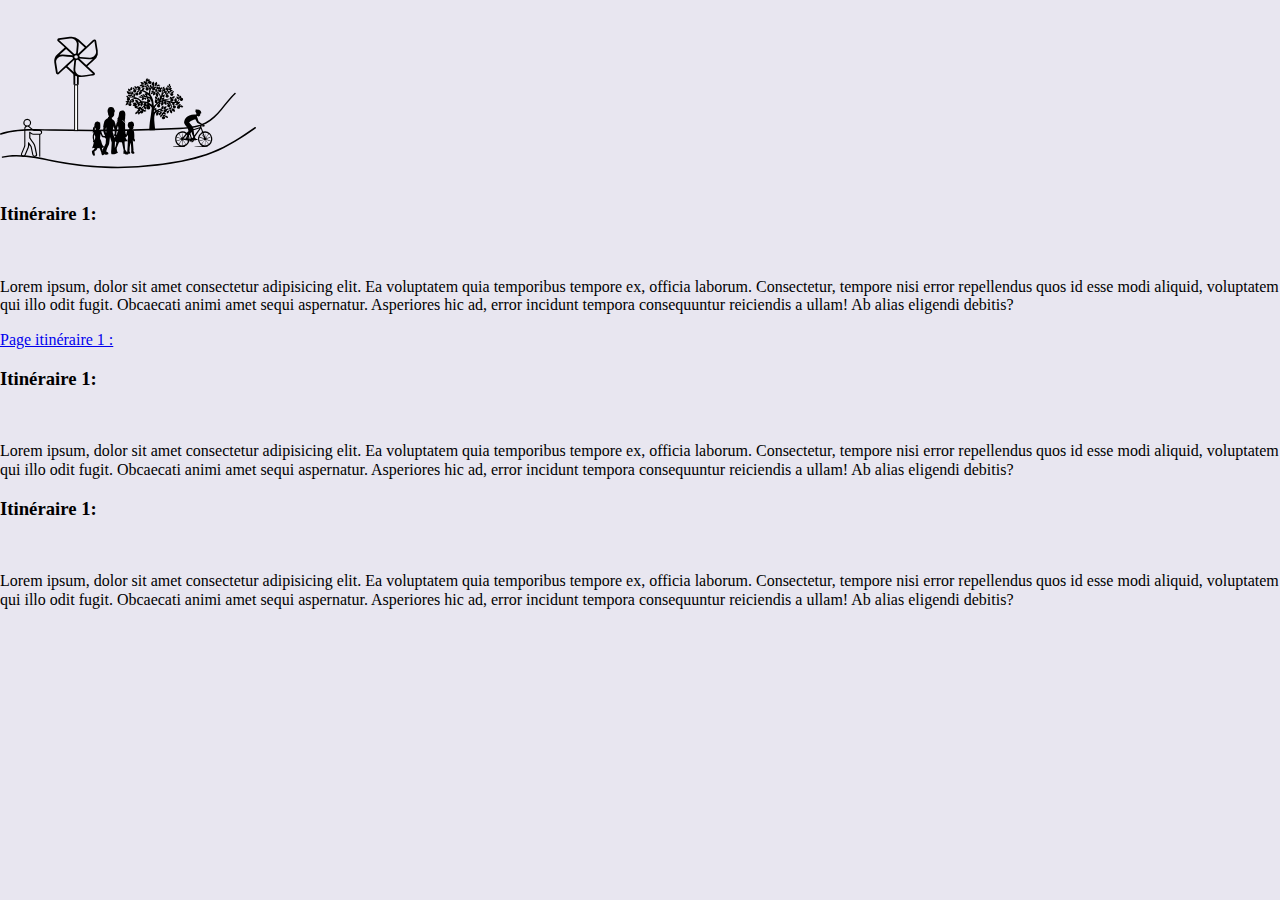
==== index.html @ 1c8e970a "logo3" ====
<!DOCTYPE html>
<html lang="en">
	<head>
  
  		<meta http-equiv="Content-Type"  content="text/html; charset=utf-8" />
  		<meta name="viewport" content="width=device-width, initial-scale=1, shrink-to-fit=no" />

  		<!-- jQuery -->
  		<script src="https://code.jquery.com/jquery-3.6.0.js" integrity="sha256-H+K7U5CnXl1h5ywQfKtSj8PCmoN9aaq30gDh27Xc0jk=" crossorigin="anonymous"></script>


		<!--Lien: Normalize, permet de supprimer le CSS pré-programmé-->
		<link rel="stylesheet" href="./assets/css/normalize.css" />
		<!--Lien: CSS-->
 		<link rel="stylesheet" href="./assets/css/style.css" />

  		<!--Leaflet.js -->
  		<link rel="stylesheet" href="https://unpkg.com/leaflet@1.7.1/dist/leaflet.css" integrity="sha512-xodZBNTC5n17Xt2atTPuE1HxjVMSvLVW9ocqUKLsCC5CXdbqCmblAshOMAS6/keqq/sMZMZ19scR4PsZChSR7A==" crossorigin=""/>

		

  		<script src="https://unpkg.com/leaflet@1.7.1/dist/leaflet.js" integrity="sha512-XQoYMqMTK8LvdxXYG3nZ448hOEQiglfqkJs1NOQV44cWnUrBc8PkAOcXy20w0vlaXaVUearIOBhiXZ5V3ynxwA==" crossorigin=""></script>

		<!--Lien  trace itinéraire-->


	</head>

	<body>

		<header>

		<img id="logo" src="./assets/img/logo2.svg" alt="image du logo">

		</header>

		<div>
			<!--Itinéraire Chris-->
			<div id = "card1">

			<h3>Itinéraire 1:</h3>

			<img  src = ""  alt = "">

			<p>Lorem ipsum, dolor sit amet consectetur adipisicing elit. 
		   	Ea voluptatem quia temporibus tempore ex, officia laborum. 
		   	Consectetur, tempore nisi error repellendus quos id esse modi 
		  	aliquid, voluptatem qui illo odit fugit. Obcaecati animi amet 
		  	sequi aspernatur. Asperiores hic ad, error incidunt tempora 
		    consequuntur reiciendis a ullam! Ab alias eligendi debitis?</p>
			</div>
			<a href = "itinéraire1.html">Page itinéraire 1 :</a>




			<!--Itinéraire Ellie-->
			<div id = "card2">

			<h3>Itinéraire 1:</h3>

			<img  src = ""  alt = "">

			<p>Lorem ipsum, dolor sit amet consectetur adipisicing elit. 
		   	Ea voluptatem quia temporibus tempore ex, officia laborum. 
		   	Consectetur, tempore nisi error repellendus quos id esse modi 
		   	aliquid, voluptatem qui illo odit fugit. Obcaecati animi amet 
		   	sequi aspernatur. Asperiores hic ad, error incidunt tempora 
		   	consequuntur reiciendis a ullam! Ab alias eligendi debitis?</p>
			</div>




			<!--Itinéraire Vicky-->
			<div id = "card3">

			<h3>Itinéraire 1:</h3>

			<img  src = ""  alt = "">

			<p>Lorem ipsum, dolor sit amet consectetur adipisicing elit. 
		   	Ea voluptatem quia temporibus tempore ex, officia laborum. 
		   	Consectetur, tempore nisi error repellendus quos id esse modi 
		  	aliquid, voluptatem qui illo odit fugit. Obcaecati animi amet 
		   	sequi aspernatur. Asperiores hic ad, error incidunt tempora 
		   	consequuntur reiciendis a ullam! Ab alias eligendi debitis?</p>
			</div>
		</div>

		

		<footer>




    
		</footer>
		
	</body>
</html>
---- assets/css/style.css ----
:root
{
    --colorX: #155263;
    --colorY: #ffc93c;
    --colorZ: #ff6f3c;
}



body
{
    background-color: rgb(232, 230, 240);
    display: flex;
    flex-direction: column;
}

#weather
{
    display: flex;
    flex-direction: column;
    
}

#logo
{
    height: 20vh;
    width: 20vw;
    
}

#card1
{

}

#card2
{
    
}

#card3
{
    
}

#mapid
{ 
    height: 400px; 
    width: 30vh;
    padding: 10px;
}

.map1
{
    background-color: var(--colorX);
    font-family: 'Courier New', Courier, monospace;
    color: var(--colorZ);
    margin-left: 20px ;
    margin-top: 20px;
    height: 600px;
    width: 32vh;
    padding: 20px;
    border-radius: 3%;
    border: 2px solid black; 
    display: flex;
    flex-direction: column;
}


#mapid2
{ 
    height: 400px; 
    width: 30vh;
    padding: 10px;
}

.map2
{
    background-color: var(--colorX);
    font-family: 'Courier New', Courier, monospace;
    color: var(--colorZ);
    margin-left: 20px ;
    margin-top: 20px;
    height: 600px;
    width: 32vh;
    padding: 20px;
    border-radius: 3%;
    border: 2px solid black; 
    display: flex;
    flex-direction: column;
}

#mapid3
{ 
    height: 400px; 
    width: 30vh;
    padding: 10px;
}

.map3
{
    background-color: var(--colorX);
    font-family: 'Courier New', Courier, monospace;
    color: var(--colorZ);
    margin-left: 20px ;
    margin-top: 20px;
    height: 600px;
    width: 32vh;
    padding: 20px;
    border-radius: 3%;
    border: 2px solid black; 
    display: flex;
    flex-direction: column;
}
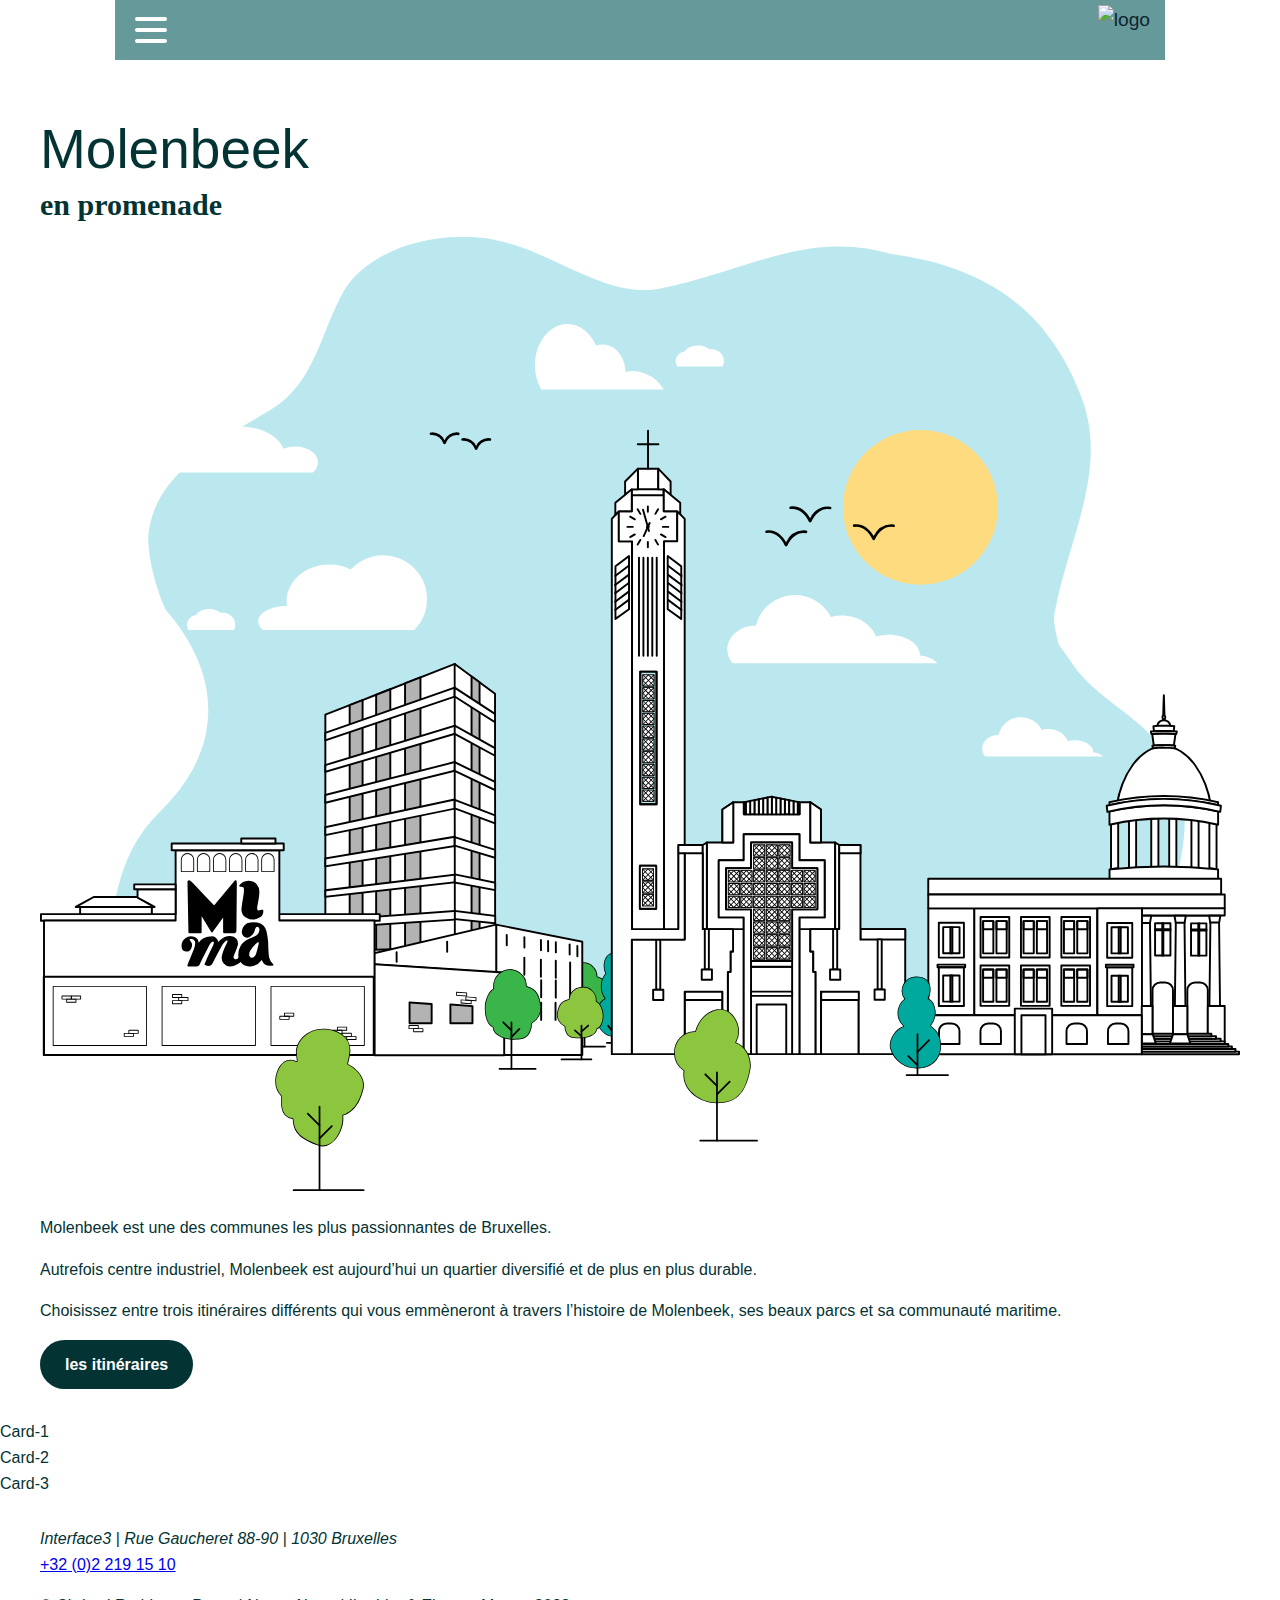
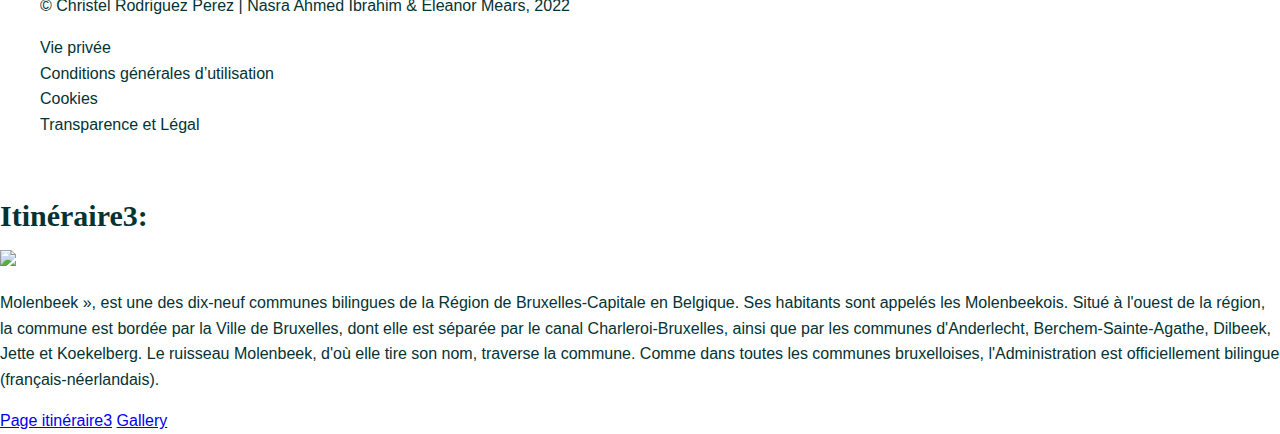
==== commit 0d8fda15: "test" ====
--- a/index.html
+++ b/index.html
@@ -1,102 +1,196 @@
 <!DOCTYPE html>
 <html lang="en">
-	<head>
-  
-  		<meta http-equiv="Content-Type"  content="text/html; charset=utf-8" />
-  		<meta name="viewport" content="width=device-width, initial-scale=1, shrink-to-fit=no" />
 
-  		<!-- jQuery -->
-  		<script src="https://code.jquery.com/jquery-3.6.0.js" integrity="sha256-H+K7U5CnXl1h5ywQfKtSj8PCmoN9aaq30gDh27Xc0jk=" crossorigin="anonymous"></script>
+<head>
+
+	<meta http-equiv="Content-Type" content="text/html; charset=utf-8" />
+	<meta name="viewport" content="width=device-width, initial-scale=1, shrink-to-fit=no" />
+
+	<!-- jQuery -->
+	<script src="https://code.jquery.com/jquery-3.6.0.js"
+		integrity="sha256-H+K7U5CnXl1h5ywQfKtSj8PCmoN9aaq30gDh27Xc0jk=" crossorigin="anonymous"></script>
 
 
-		<!--Lien: Normalize, permet de supprimer le CSS pré-programmé-->
-		<link rel="stylesheet" href="./assets/css/normalize.css" />
-		<!--Lien: CSS-->
- 		<link rel="stylesheet" href="./assets/css/style.css" />
+	<!--Lien: Normalize, permet de supprimer le CSS pré-programmé-->
+	<!--<link rel="stylesheet" href="./assets/css/normalize.css" />-->
+	<!--Lien: CSS-->
+	<!--<link rel="stylesheet" href="./assets/css/style-1.css" />-->
 
-  		<!--Leaflet.js -->
-  		<link rel="stylesheet" href="https://unpkg.com/leaflet@1.7.1/dist/leaflet.css" integrity="sha512-xodZBNTC5n17Xt2atTPuE1HxjVMSvLVW9ocqUKLsCC5CXdbqCmblAshOMAS6/keqq/sMZMZ19scR4PsZChSR7A==" crossorigin=""/>
+	<!--Lien: Normalize, permet de supprimer le CSS pré-programmé-->
+	<link rel="stylesheet" href="./assets/css/normalize.css" />
+	<!--Lien: CSS-->
+	<!--<link rel="stylesheet" href="./assets/css/style-1.css" />-->
+	<link rel="stylesheet" href="/assets/css/main.css">
 
-		
-
-  		<script src="https://unpkg.com/leaflet@1.7.1/dist/leaflet.js" integrity="sha512-XQoYMqMTK8LvdxXYG3nZ448hOEQiglfqkJs1NOQV44cWnUrBc8PkAOcXy20w0vlaXaVUearIOBhiXZ5V3ynxwA==" crossorigin=""></script>
-
-		<!--Lien  trace itinéraire-->
+	<!--Leaflet.js -->
+	<link rel="stylesheet" href="https://unpkg.com/leaflet@1.7.1/dist/leaflet.css"
+		integrity="sha512-xodZBNTC5n17Xt2atTPuE1HxjVMSvLVW9ocqUKLsCC5CXdbqCmblAshOMAS6/keqq/sMZMZ19scR4PsZChSR7A=="
+		crossorigin="" />
 
 
-	</head>
 
-	<body>
+	<script src="https://unpkg.com/leaflet@1.7.1/dist/leaflet.js"
+		integrity="sha512-XQoYMqMTK8LvdxXYG3nZ448hOEQiglfqkJs1NOQV44cWnUrBc8PkAOcXy20w0vlaXaVUearIOBhiXZ5V3ynxwA=="
+		crossorigin=""></script>
 
-		<header>
 
-		<img id="logo" src="./assets/img/logo2.svg" alt="image du logo">
-
-		</header>
-
-		<div>
-			<!--Itinéraire Chris-->
-			<div id = "card1">
-
-			<h3>Itinéraire 1:</h3>
-
-			<img  src = ""  alt = "">
-
-			<p>Lorem ipsum, dolor sit amet consectetur adipisicing elit. 
-		   	Ea voluptatem quia temporibus tempore ex, officia laborum. 
-		   	Consectetur, tempore nisi error repellendus quos id esse modi 
-		  	aliquid, voluptatem qui illo odit fugit. Obcaecati animi amet 
-		  	sequi aspernatur. Asperiores hic ad, error incidunt tempora 
-		    consequuntur reiciendis a ullam! Ab alias eligendi debitis?</p>
-			</div>
-			<a href = "itinéraire1.html">Page itinéraire 1 :</a>
+	<!--Lien  trace itinéraire-->
+	<link rel="stylesheet" href="https://unpkg.com/leaflet@1.2.0/dist/leaflet.css" />
+	<link rel="stylesheet" href="https://unpkg.com/leaflet-routing-machine@latest/dist/leaflet-routing-machine.css" />
+	<script src="https://unpkg.com/leaflet@1.2.0/dist/leaflet.js"></script>
+	<script src="https://unpkg.com/leaflet-routing-machine@latest/dist/leaflet-routing-machine.js"></script>
 
 
 
 
-			<!--Itinéraire Ellie-->
-			<div id = "card2">
+	<!--Lien  trace itinéraire-->
 
-			<h3>Itinéraire 1:</h3>
 
-			<img  src = ""  alt = "">
+</head>
 
-			<p>Lorem ipsum, dolor sit amet consectetur adipisicing elit. 
-		   	Ea voluptatem quia temporibus tempore ex, officia laborum. 
-		   	Consectetur, tempore nisi error repellendus quos id esse modi 
-		   	aliquid, voluptatem qui illo odit fugit. Obcaecati animi amet 
-		   	sequi aspernatur. Asperiores hic ad, error incidunt tempora 
-		   	consequuntur reiciendis a ullam! Ab alias eligendi debitis?</p>
+<body>
+	<header class="global-header">
+		<nav>
+			<div class="navbar">
+				<div class="container nav-container">
+					<input class="checkbox" type="checkbox" name="" id="" />
+					<div class="hamburger-lines">
+						<span class="line line1"></span>
+						<span class="line line2"></span>
+						<span class="line line3"></span>
+					</div>
+					<div class="logo">
+						<img src="" alt="logo">
+					</div>
+					<div class="menu-items right">
+						<ul>
+							<li><a href="#">Les Itinéraires </a>
+								<div id="checkbox-wrapper"><input class="checkbox" type="checkbox" name=""
+										id="checkbox-menu" />
+								</div>
+								<div class="arrow"><img src="./assets/img/icons/arrow-white-2.svg" alt="flèche"
+										id="menu-arrow"></div>
+								<ul id="submenu">
+									<li><a href="#">Molenbeek Maritime</a></li>
+									<li><a href="#">Molenbeek en Vélo</a></li>
+									<li><a href="itinéraire3.html">Molenbeek Historique</a></li>
+								</ul>
+							</li>
+							<li><a href="#">Contact</a></li>
+							<li><a href="#">Le Projet</a></li>
+						</ul>
+					</div>
+				</div>
 			</div>
+		</nav>
+	</header>
+	<main>
+		<section id="intro">
+			<div id="intro-text">
+				<h1>Molenbeek</h1>
+				<h3>en promenade</h3>
+			</div>
+			<div id="intro-img">
+				<img src="assets/img/illustrations/Molenbeek-scene-mobile-outline.svg"
+					alt="Paysage urbain de Molenbeek">
+			</div>
+			<div id="intro-text" class="text">
+				<p>Molenbeek est une des communes les plus passionnantes de Bruxelles.
+				</p>
+				<p>Autrefois centre industriel, Molenbeek est aujourd’hui un quartier diversifié et de plus en plus
+					durable.
+				</p>
+				<p>Choisissez entre trois itinéraires différents qui vous emmèneront à travers l’histoire de Molenbeek,
+					ses beaux parcs et sa communauté maritime.
+				</p>
+			</div>
+			<button class="btn btn-dark">les itinéraires</button>
+			<!-- <button class="btn btn-light">les itinéraires</button> -->
+		</section>
+		<section id="cards">
+			<div id="carousel">
+				<div class="card" id="card-1">Card-1</div>
+				<div class="card" id="card-2">Card-2</div>
+				<div class="card" id="card-3">Card-3</div>
+			</div>
+		</section>
+	</main>
+	<footer>
+		<div id="footer-top"></div>
+		<div id="footer-middle">
+			<div id="footer-contact">
+				<div>
+					<address>
+						Interface3 | Rue Gaucheret 88-90 | 1030 Bruxelles
+					</address>
+					<a href="tel:+32 (0)2 219 15 10">+32 (0)2 219 15 10</a>
+				</div>
+				<div id="footer-copyright">
+					<p>© Christel Rodriguez Perez | Nasra Ahmed Ibrahim
+						& Eleanor Mears, 2022</p>
+				</div>
+			</div>
+			<div id="social">
+				<a href="#"></a>
+				<a href="#"></a>
+				<a href="#"></a>
+				<a href="#"></a>
+			</div>
+			<div id="footer-links">
+				<ul>
+					<li>
+						<a href="#">Vie privée</a>
+					</li>
+					<li>
+						<a href="#">Conditions générales d’utilisation
+						</a>
+					</li>
+					<li>
+						<a href="#">Cookies</a>
+					</li>
+					<li>
+						<a href="#">Transparence et Légal
+						</a>
+					</li>
+				</ul>
+			</div>
+	</footer>
+
+	<div>
+		
+		<!--Itinéraire Vicky-->
+		<div id="card3">
+
+			<h3>Itinéraire3:</h3>
+
+			<img src="./assets/img/itinéraire3/flic.JPG" altt="" width="700px">
+
+			<p>Molenbeek », est une des dix-neuf communes bilingues de la Région de Bruxelles-Capitale en
+				Belgique.
+				Ses habitants sont appelés les Molenbeekois.
+				Situé à l'ouest de la région, la commune est bordée par la Ville de Bruxelles,
+				dont elle est séparée par le canal Charleroi-Bruxelles, ainsi que par les communes d'Anderlecht,
+				Berchem-Sainte-Agathe, Dilbeek, Jette et Koekelberg.
+				Le ruisseau Molenbeek, d'où elle tire son nom, traverse la commune.
+				Comme dans toutes les communes bruxelloises, l'Administration est officiellement bilingue
+				(français-néerlandais).</p>
+		</div>
+	</div>
+
+
+
+	<a href="itinéraire3.html">Page itinéraire3</a>
+	<a href="/Molenbeek-masterVic/gallery">Gallery</a>
 
 
 
 
-			<!--Itinéraire Vicky-->
-			<div id = "card3">
-
-			<h3>Itinéraire 1:</h3>
-
-			<img  src = ""  alt = "">
-
-			<p>Lorem ipsum, dolor sit amet consectetur adipisicing elit. 
-		   	Ea voluptatem quia temporibus tempore ex, officia laborum. 
-		   	Consectetur, tempore nisi error repellendus quos id esse modi 
-		  	aliquid, voluptatem qui illo odit fugit. Obcaecati animi amet 
-		   	sequi aspernatur. Asperiores hic ad, error incidunt tempora 
-		   	consequuntur reiciendis a ullam! Ab alias eligendi debitis?</p>
-			</div>
-		</div>
-
-		
-
-		<footer>
 
 
 
 
-    
-		</footer>
-		
-	</body>
-</html>
+
+
+</body>
+
+</html>--- a/assets/css/main.css
+++ b/assets/css/main.css
@@ -0,0 +1,804 @@
+html {
+  font-family: sans-serif;
+  -ms-text-size-adjust: 100%;
+  -webkit-text-size-adjust: 100%;
+}
+
+body {
+  margin: 0;
+}
+
+article,
+aside,
+details,
+figcaption,
+figure,
+footer,
+header,
+hgroup,
+main,
+menu,
+nav,
+section,
+summary {
+  display: block;
+}
+
+audio,
+canvas,
+progress,
+video {
+  display: inline-block;
+  vertical-align: baseline;
+}
+
+audio:not([controls]) {
+  display: none;
+  height: 0;
+}
+
+[hidden],
+template {
+  display: none;
+}
+
+a {
+  background-color: transparent;
+}
+
+a:active,
+a:hover {
+  outline: 0;
+}
+
+abbr[title] {
+  border-bottom: 1px dotted;
+}
+
+b,
+strong {
+  font-weight: bold;
+}
+
+dfn {
+  font-style: italic;
+}
+
+h1 {
+  font-size: 2em;
+  margin: 0.67em 0;
+}
+
+mark {
+  background: #ff0;
+  color: #000;
+}
+
+small {
+  font-size: 80%;
+}
+
+sub,
+sup {
+  font-size: 75%;
+  line-height: 0;
+  position: relative;
+  vertical-align: baseline;
+}
+
+sup {
+  top: -0.5em;
+}
+
+sub {
+  bottom: -0.25em;
+}
+
+img {
+  border: 0;
+}
+
+svg:not(:root) {
+  overflow: hidden;
+}
+
+figure {
+  margin: 1em 40px;
+}
+
+hr {
+  -moz-box-sizing: content-box;
+  box-sizing: content-box;
+  height: 0;
+}
+
+pre {
+  overflow: auto;
+}
+
+code,
+kbd,
+pre,
+samp {
+  font-family: monospace, monospace;
+  font-size: 1em;
+}
+
+button,
+input,
+optgroup,
+select,
+textarea {
+  color: inherit;
+  font: inherit;
+  margin: 0;
+}
+
+button {
+  overflow: visible;
+}
+
+button,
+select {
+  text-transform: none;
+}
+
+button,
+html input[type=button],
+input[type=reset],
+input[type=submit] {
+  -webkit-appearance: button;
+  cursor: pointer;
+}
+
+button[disabled],
+html input[disabled] {
+  cursor: default;
+}
+
+button::-moz-focus-inner,
+input::-moz-focus-inner {
+  border: 0;
+  padding: 0;
+}
+
+input {
+  line-height: normal;
+}
+
+input[type=checkbox],
+input[type=radio] {
+  box-sizing: border-box;
+  padding: 0;
+}
+
+input[type=number]::-webkit-inner-spin-button,
+input[type=number]::-webkit-outer-spin-button {
+  height: auto;
+}
+
+input[type=search] {
+  -webkit-appearance: textfield;
+  -moz-box-sizing: content-box;
+  -webkit-box-sizing: content-box;
+  box-sizing: content-box;
+}
+
+input[type=search]::-webkit-search-cancel-button,
+input[type=search]::-webkit-search-decoration {
+  -webkit-appearance: none;
+}
+
+fieldset {
+  border: 1px solid #c0c0c0;
+  margin: 0 2px;
+  padding: 0.35em 0.625em 0.75em;
+}
+
+legend {
+  border: 0;
+  padding: 0;
+}
+
+textarea {
+  overflow: auto;
+}
+
+optgroup {
+  font-weight: bold;
+}
+
+table {
+  border-collapse: collapse;
+  border-spacing: 0;
+}
+
+td,
+th {
+  padding: 0;
+}
+
+.btn {
+  text-decoration: none;
+  border: none;
+  padding: 12px 25px;
+  min-width: 100px;
+  border-radius: 25px;
+  font-family: "Poppins", sans-serif;
+  font-weight: 600;
+  font-size: 16px;
+}
+
+.btn-dark {
+  background: #033333;
+  color: white;
+}
+.btn-dark:hover {
+  background: #055a5a;
+  transition: all 0.3s ease;
+}
+.btn-dark:active {
+  background: #0aabab;
+}
+
+.btn-light {
+  background: white;
+  color: #033333;
+}
+.btn-light:hover {
+  background: #ebebeb;
+  transition: all 0.3s ease;
+}
+.btn-light:active {
+  background: #bfbfbf;
+}
+
+/* font-family: 'Poppins', sans-serif; */
+/* font-family: 'Shadows Into Light', cursive; */
+/* POPPINS */
+@font-face {
+  font-family: "Poppins";
+  font-style: italic;
+  font-weight: 100;
+  font-display: swap;
+  src: url(https://fonts.gstatic.com/s/poppins/v20/pxiAyp8kv8JHgFVrJJLmE0tCMPI.woff2) format("woff2");
+  unicode-range: U+0000-00FF, U+0131, U+0152-0153, U+02BB-02BC, U+02C6, U+02DA, U+02DC, U+2000-206F, U+2074, U+20AC, U+2122, U+2191, U+2193, U+2212, U+2215, U+FEFF, U+FFFD;
+}
+@font-face {
+  font-family: "Poppins";
+  font-style: italic;
+  font-weight: 200;
+  font-display: swap;
+  src: url(https://fonts.gstatic.com/s/poppins/v20/pxiDyp8kv8JHgFVrJJLmv1pVF9eO.woff2) format("woff2");
+  unicode-range: U+0000-00FF, U+0131, U+0152-0153, U+02BB-02BC, U+02C6, U+02DA, U+02DC, U+2000-206F, U+2074, U+20AC, U+2122, U+2191, U+2193, U+2212, U+2215, U+FEFF, U+FFFD;
+}
+@font-face {
+  font-family: "Poppins";
+  font-style: italic;
+  font-weight: 300;
+  font-display: swap;
+  src: url(https://fonts.gstatic.com/s/poppins/v20/pxiDyp8kv8JHgFVrJJLm21lVF9eO.woff2) format("woff2");
+  unicode-range: U+0000-00FF, U+0131, U+0152-0153, U+02BB-02BC, U+02C6, U+02DA, U+02DC, U+2000-206F, U+2074, U+20AC, U+2122, U+2191, U+2193, U+2212, U+2215, U+FEFF, U+FFFD;
+}
+@font-face {
+  font-family: "Poppins";
+  font-style: italic;
+  font-weight: 400;
+  font-display: swap;
+  src: url(https://fonts.gstatic.com/s/poppins/v20/pxiGyp8kv8JHgFVrJJLucHtA.woff2) format("woff2");
+  unicode-range: U+0000-00FF, U+0131, U+0152-0153, U+02BB-02BC, U+02C6, U+02DA, U+02DC, U+2000-206F, U+2074, U+20AC, U+2122, U+2191, U+2193, U+2212, U+2215, U+FEFF, U+FFFD;
+}
+@font-face {
+  font-family: "Poppins";
+  font-style: italic;
+  font-weight: 500;
+  font-display: swap;
+  src: url(https://fonts.gstatic.com/s/poppins/v20/pxiDyp8kv8JHgFVrJJLmg1hVF9eO.woff2) format("woff2");
+  unicode-range: U+0000-00FF, U+0131, U+0152-0153, U+02BB-02BC, U+02C6, U+02DA, U+02DC, U+2000-206F, U+2074, U+20AC, U+2122, U+2191, U+2193, U+2212, U+2215, U+FEFF, U+FFFD;
+}
+@font-face {
+  font-family: "Poppins";
+  font-style: italic;
+  font-weight: 600;
+  font-display: swap;
+  src: url(https://fonts.gstatic.com/s/poppins/v20/pxiDyp8kv8JHgFVrJJLmr19VF9eO.woff2) format("woff2");
+  unicode-range: U+0000-00FF, U+0131, U+0152-0153, U+02BB-02BC, U+02C6, U+02DA, U+02DC, U+2000-206F, U+2074, U+20AC, U+2122, U+2191, U+2193, U+2212, U+2215, U+FEFF, U+FFFD;
+}
+@font-face {
+  font-family: "Poppins";
+  font-style: italic;
+  font-weight: 700;
+  font-display: swap;
+  src: url(https://fonts.gstatic.com/s/poppins/v20/pxiDyp8kv8JHgFVrJJLmy15VF9eO.woff2) format("woff2");
+  unicode-range: U+0000-00FF, U+0131, U+0152-0153, U+02BB-02BC, U+02C6, U+02DA, U+02DC, U+2000-206F, U+2074, U+20AC, U+2122, U+2191, U+2193, U+2212, U+2215, U+FEFF, U+FFFD;
+}
+@font-face {
+  font-family: "Poppins";
+  font-style: italic;
+  font-weight: 800;
+  font-display: swap;
+  src: url(https://fonts.gstatic.com/s/poppins/v20/pxiDyp8kv8JHgFVrJJLm111VF9eO.woff2) format("woff2");
+  unicode-range: U+0000-00FF, U+0131, U+0152-0153, U+02BB-02BC, U+02C6, U+02DA, U+02DC, U+2000-206F, U+2074, U+20AC, U+2122, U+2191, U+2193, U+2212, U+2215, U+FEFF, U+FFFD;
+}
+@font-face {
+  font-family: "Poppins";
+  font-style: italic;
+  font-weight: 900;
+  font-display: swap;
+  src: url(https://fonts.gstatic.com/s/poppins/v20/pxiDyp8kv8JHgFVrJJLm81xVF9eO.woff2) format("woff2");
+  unicode-range: U+0000-00FF, U+0131, U+0152-0153, U+02BB-02BC, U+02C6, U+02DA, U+02DC, U+2000-206F, U+2074, U+20AC, U+2122, U+2191, U+2193, U+2212, U+2215, U+FEFF, U+FFFD;
+}
+@font-face {
+  font-family: "Poppins";
+  font-style: normal;
+  font-weight: 100;
+  font-display: swap;
+  src: url(https://fonts.gstatic.com/s/poppins/v20/pxiGyp8kv8JHgFVrLPTucHtA.woff2) format("woff2");
+  unicode-range: U+0000-00FF, U+0131, U+0152-0153, U+02BB-02BC, U+02C6, U+02DA, U+02DC, U+2000-206F, U+2074, U+20AC, U+2122, U+2191, U+2193, U+2212, U+2215, U+FEFF, U+FFFD;
+}
+@font-face {
+  font-family: "Poppins";
+  font-style: normal;
+  font-weight: 200;
+  font-display: swap;
+  src: url(https://fonts.gstatic.com/s/poppins/v20/pxiByp8kv8JHgFVrLFj_Z1xlFQ.woff2) format("woff2");
+  unicode-range: U+0000-00FF, U+0131, U+0152-0153, U+02BB-02BC, U+02C6, U+02DA, U+02DC, U+2000-206F, U+2074, U+20AC, U+2122, U+2191, U+2193, U+2212, U+2215, U+FEFF, U+FFFD;
+}
+@font-face {
+  font-family: "Poppins";
+  font-style: normal;
+  font-weight: 300;
+  font-display: swap;
+  src: url(https://fonts.gstatic.com/s/poppins/v20/pxiByp8kv8JHgFVrLDz8Z1xlFQ.woff2) format("woff2");
+  unicode-range: U+0000-00FF, U+0131, U+0152-0153, U+02BB-02BC, U+02C6, U+02DA, U+02DC, U+2000-206F, U+2074, U+20AC, U+2122, U+2191, U+2193, U+2212, U+2215, U+FEFF, U+FFFD;
+}
+@font-face {
+  font-family: "Poppins";
+  font-style: normal;
+  font-weight: 400;
+  font-display: swap;
+  src: url(https://fonts.gstatic.com/s/poppins/v20/pxiEyp8kv8JHgFVrJJfecg.woff2) format("woff2");
+  unicode-range: U+0000-00FF, U+0131, U+0152-0153, U+02BB-02BC, U+02C6, U+02DA, U+02DC, U+2000-206F, U+2074, U+20AC, U+2122, U+2191, U+2193, U+2212, U+2215, U+FEFF, U+FFFD;
+}
+@font-face {
+  font-family: "Poppins";
+  font-style: normal;
+  font-weight: 500;
+  font-display: swap;
+  src: url(https://fonts.gstatic.com/s/poppins/v20/pxiByp8kv8JHgFVrLGT9Z1xlFQ.woff2) format("woff2");
+  unicode-range: U+0000-00FF, U+0131, U+0152-0153, U+02BB-02BC, U+02C6, U+02DA, U+02DC, U+2000-206F, U+2074, U+20AC, U+2122, U+2191, U+2193, U+2212, U+2215, U+FEFF, U+FFFD;
+}
+@font-face {
+  font-family: "Poppins";
+  font-style: normal;
+  font-weight: 600;
+  font-display: swap;
+  src: url(https://fonts.gstatic.com/s/poppins/v20/pxiByp8kv8JHgFVrLEj6Z1xlFQ.woff2) format("woff2");
+  unicode-range: U+0000-00FF, U+0131, U+0152-0153, U+02BB-02BC, U+02C6, U+02DA, U+02DC, U+2000-206F, U+2074, U+20AC, U+2122, U+2191, U+2193, U+2212, U+2215, U+FEFF, U+FFFD;
+}
+@font-face {
+  font-family: "Poppins";
+  font-style: normal;
+  font-weight: 700;
+  font-display: swap;
+  src: url(https://fonts.gstatic.com/s/poppins/v20/pxiByp8kv8JHgFVrLCz7Z1xlFQ.woff2) format("woff2");
+  unicode-range: U+0000-00FF, U+0131, U+0152-0153, U+02BB-02BC, U+02C6, U+02DA, U+02DC, U+2000-206F, U+2074, U+20AC, U+2122, U+2191, U+2193, U+2212, U+2215, U+FEFF, U+FFFD;
+}
+@font-face {
+  font-family: "Poppins";
+  font-style: normal;
+  font-weight: 800;
+  font-display: swap;
+  src: url(https://fonts.gstatic.com/s/poppins/v20/pxiByp8kv8JHgFVrLDD4Z1xlFQ.woff2) format("woff2");
+  unicode-range: U+0000-00FF, U+0131, U+0152-0153, U+02BB-02BC, U+02C6, U+02DA, U+02DC, U+2000-206F, U+2074, U+20AC, U+2122, U+2191, U+2193, U+2212, U+2215, U+FEFF, U+FFFD;
+}
+@font-face {
+  font-family: "Poppins";
+  font-style: normal;
+  font-weight: 900;
+  font-display: swap;
+  src: url(https://fonts.gstatic.com/s/poppins/v20/pxiByp8kv8JHgFVrLBT5Z1xlFQ.woff2) format("woff2");
+  unicode-range: U+0000-00FF, U+0131, U+0152-0153, U+02BB-02BC, U+02C6, U+02DA, U+02DC, U+2000-206F, U+2074, U+20AC, U+2122, U+2191, U+2193, U+2212, U+2215, U+FEFF, U+FFFD;
+}
+/* SHADOWS INTO LIGHT */
+/* latin */
+@font-face {
+  font-family: "Shadows Into Light";
+  font-style: normal;
+  font-weight: 400;
+  font-display: swap;
+  src: url(https://fonts.gstatic.com/s/shadowsintolight/v15/UqyNK9UOIntux_czAvDQx_ZcHqZXBNQzdcD55TecYQ.woff2) format("woff2");
+  unicode-range: U+0000-00FF, U+0131, U+0152-0153, U+02BB-02BC, U+02C6, U+02DA, U+02DC, U+2000-206F, U+2074, U+20AC, U+2122, U+2191, U+2193, U+2212, U+2215, U+FEFF, U+FFFD;
+}
+.btn {
+  text-decoration: none;
+  border: none;
+  padding: 12px 25px;
+  min-width: 100px;
+  border-radius: 25px;
+  font-family: "Poppins", sans-serif;
+  font-weight: 600;
+  font-size: 16px;
+}
+
+.btn-dark {
+  background: #033333;
+  color: white;
+}
+.btn-dark:hover {
+  background: #055a5a;
+  transition: all 0.3s ease;
+}
+.btn-dark:active {
+  background: #0aabab;
+}
+
+.btn-light {
+  background: white;
+  color: #033333;
+}
+.btn-light:hover {
+  background: #ebebeb;
+  transition: all 0.3s ease;
+}
+.btn-light:active {
+  background: #bfbfbf;
+}
+
+body {
+  background-color: #FFFFFF;
+  font-size: 16px;
+  line-height: 1.6;
+  font-family: "Poppins", sans-serif;
+  color: #033333;
+}
+
+h1 {
+  font-size: 55px;
+  line-height: 45px;
+  margin-bottom: 10px;
+  font-weight: 500;
+}
+
+h2 {
+  font-size: 30px;
+  line-height: 1.5;
+  margin: 10px 0;
+}
+
+h3 {
+  font-size: 30px;
+  line-height: 1.5;
+  margin: 10px 0;
+  font-family: "Shadows Into Light", cursive;
+}
+
+ul {
+  list-style-type: none;
+  padding: 0;
+}
+
+img {
+  min-width: 100%;
+}
+
+.btn {
+  text-decoration: none;
+  border: none;
+  padding: 12px 25px;
+  min-width: 100px;
+  border-radius: 25px;
+  font-family: "Poppins", sans-serif;
+  font-weight: 600;
+  font-size: 16px;
+}
+
+.btn-dark {
+  background: #033333;
+  color: white;
+}
+.btn-dark:hover {
+  background: #055a5a;
+  transition: all 0.3s ease;
+}
+.btn-dark:active {
+  background: #0aabab;
+}
+
+.btn-light {
+  background: white;
+  color: #033333;
+}
+.btn-light:hover {
+  background: #ebebeb;
+  transition: all 0.3s ease;
+}
+.btn-light:active {
+  background: #bfbfbf;
+}
+
+.hidden {
+  height: 0;
+  overflow: hidden;
+  margin: 0px !important;
+}
+
+.active {
+  background: #94b8b8;
+  color: #033333 !important;
+  font-weight: 600;
+}
+
+.container {
+  max-width: 1050px;
+  width: 100%;
+  margin: auto;
+  background: #669999;
+}
+
+.navbar {
+  width: 100%;
+}
+.navbar .menu-items {
+  display: flex;
+}
+.navbar ul li {
+  display: flex;
+  flex-wrap: wrap;
+}
+.navbar ul #first-child {
+  justify-content: space-between !important;
+}
+.navbar ul a {
+  text-transform: uppercase;
+  display: flex;
+  align-items: center;
+  width: 100%;
+  justify-content: flex-start;
+  border-radius: 5px;
+}
+.navbar ul img {
+  transform: rotate(270deg);
+}
+.navbar ul a:link,
+.navbar ul a:visited {
+  color: white;
+  text-decoration: none;
+  padding: 13px 20px;
+}
+.navbar ul a:active {
+  font-weight: 600;
+  color: #033333;
+  background: #94b8b8;
+}
+.navbar ul a:active #dropdown-arrow {
+  background-image: url(/assets/img/icons/arrow-green.svg) !important;
+}
+
+#dropdown-arrow {
+  width: 15px;
+  height: 20px;
+  background-image: url(/assets/img/icons/arrow-white.svg);
+  background-repeat: no-repeat;
+  transform: rotate(180deg);
+  display: flex;
+}
+
+.rotate {
+  transform: rotate(270deg) !important;
+  background-image: url(/assets/img/icons/arrow-green.svg) !important;
+}
+
+#checkbox-menu {
+  position: relative;
+  z-index: 2;
+}
+
+.nav-container {
+  display: block;
+  position: relative;
+  height: 60px;
+}
+.nav-container .checkbox {
+  position: absolute;
+  display: block;
+  height: 32px;
+  width: 32px;
+  top: 20px;
+  left: 20px;
+  z-index: 5;
+  opacity: 0;
+  cursor: pointer;
+}
+.nav-container .hamburger-lines {
+  display: block;
+  height: 26px;
+  width: 32px;
+  position: absolute;
+  top: 17px;
+  left: 20px;
+  z-index: 2;
+  display: flex;
+  flex-direction: column;
+  justify-content: space-between;
+}
+.nav-container .hamburger-lines .line {
+  display: block;
+  height: 4px;
+  width: 100%;
+  border-radius: 10px;
+  background: white;
+}
+.nav-container .hamburger-lines.line-1 {
+  transform-origin: 0% 0%;
+  transition: transform 0.4s ease-in-out;
+}
+.nav-container .hamburger-lines.line-2 {
+  transition: transform 0.2s ease-in-out;
+}
+.nav-container .hamburger-lines.line-3 {
+  transform-origin: 0% 100%;
+  transition: transform 0.4s ease-in-out;
+}
+.nav-container .menu-items {
+  padding-top: 120px;
+  height: 100vh;
+  width: 100%;
+  background: #669999;
+  transform: translate(-150%);
+  display: flex;
+  flex-direction: column;
+  transition: transform 1s ease-in-out;
+  align-items: center;
+}
+.nav-container .menu-items ul.main-menu {
+  display: flex;
+  flex-direction: column;
+  width: 80%;
+}
+.nav-container .menu-items li {
+  font-size: 1.4rem;
+  font-weight: 500;
+  display: flex;
+  flex-direction: row;
+  align-items: center;
+  border-radius: 5px;
+}
+.nav-container .menu-items li .submenu {
+  margin-top: 10px;
+  margin-bottom: 10px;
+}
+.nav-container .menu-items li .submenu li {
+  width: 100%;
+}
+.nav-container .menu-items li .submenu .bullet {
+  background-image: url("/assets/img/icons/moulin-shape-white.svg");
+  background-size: 20px 20px;
+  width: 20px;
+  height: 20px;
+  margin: 10px;
+}
+.nav-container .menu-items li .submenu a {
+  text-transform: none;
+  font-size: 1.2rem;
+}
+.nav-container .menu-items li .submenu a:link,
+.nav-container .menu-items li .submenu a:visited {
+  padding: 10px, 20px;
+}
+.nav-container .menu-items li .submenu a:active {
+  font-weight: 600;
+}
+.nav-container .menu-items li .submenu a:active .bullet {
+  background-image: url("/assets/img/icons/moulin-shape.svg");
+}
+
+.logo {
+  position: absolute;
+  top: 5px;
+  right: 15px;
+  font-size: 1.2rem;
+  color: #0e2431;
+}
+.logo img {
+  width: 120px;
+}
+
+.nav-container input[type=checkbox]:checked ~ .menu-items {
+  transform: translateX(0);
+}
+.nav-container input[type=checkbox]:checked ~ .hamburger-lines .line1 {
+  transform: translateY(11px) scaleX(1.4) rotate(55deg);
+  transition: transform 300ms ease-out;
+}
+.nav-container input[type=checkbox]:checked ~ .hamburger-lines .line2 {
+  transform: scaleY(0);
+}
+.nav-container input[type=checkbox]:checked ~ .hamburger-lines .line3 {
+  transform: translateY(-11px) scaleX(1.4) rotate(-55deg);
+  transition: transform 300ms ease-out;
+}
+
+.btn {
+  text-decoration: none;
+  border: none;
+  padding: 12px 25px;
+  min-width: 100px;
+  border-radius: 25px;
+  font-family: "Poppins", sans-serif;
+  font-weight: 600;
+  font-size: 16px;
+}
+
+.btn-dark {
+  background: #033333;
+  color: white;
+}
+.btn-dark:hover {
+  background: #055a5a;
+  transition: all 0.3s ease;
+}
+.btn-dark:active {
+  background: #0aabab;
+}
+
+.btn-light {
+  background: white;
+  color: #033333;
+}
+.btn-light:hover {
+  background: #ebebeb;
+  transition: all 0.3s ease;
+}
+.btn-light:active {
+  background: #bfbfbf;
+}
+
+footer {
+  padding: 30px 40px;
+}
+footer ul a:link, footer ul a:visited {
+  color: #033333;
+  text-decoration: none;
+}
+
+.btn {
+  text-decoration: none;
+  border: none;
+  padding: 12px 25px;
+  min-width: 100px;
+  border-radius: 25px;
+  font-family: "Poppins", sans-serif;
+  font-weight: 600;
+  font-size: 16px;
+}
+
+.btn-dark {
+  background: #033333;
+  color: white;
+}
+.btn-dark:hover {
+  background: #055a5a;
+  transition: all 0.3s ease;
+}
+.btn-dark:active {
+  background: #0aabab;
+}
+
+.btn-light {
+  background: white;
+  color: #033333;
+}
+.btn-light:hover {
+  background: #ebebeb;
+  transition: all 0.3s ease;
+}
+.btn-light:active {
+  background: #bfbfbf;
+}
+
+#intro {
+  padding: 30px 40px;
+}
+
+/*# sourceMappingURL=main.css.map */
